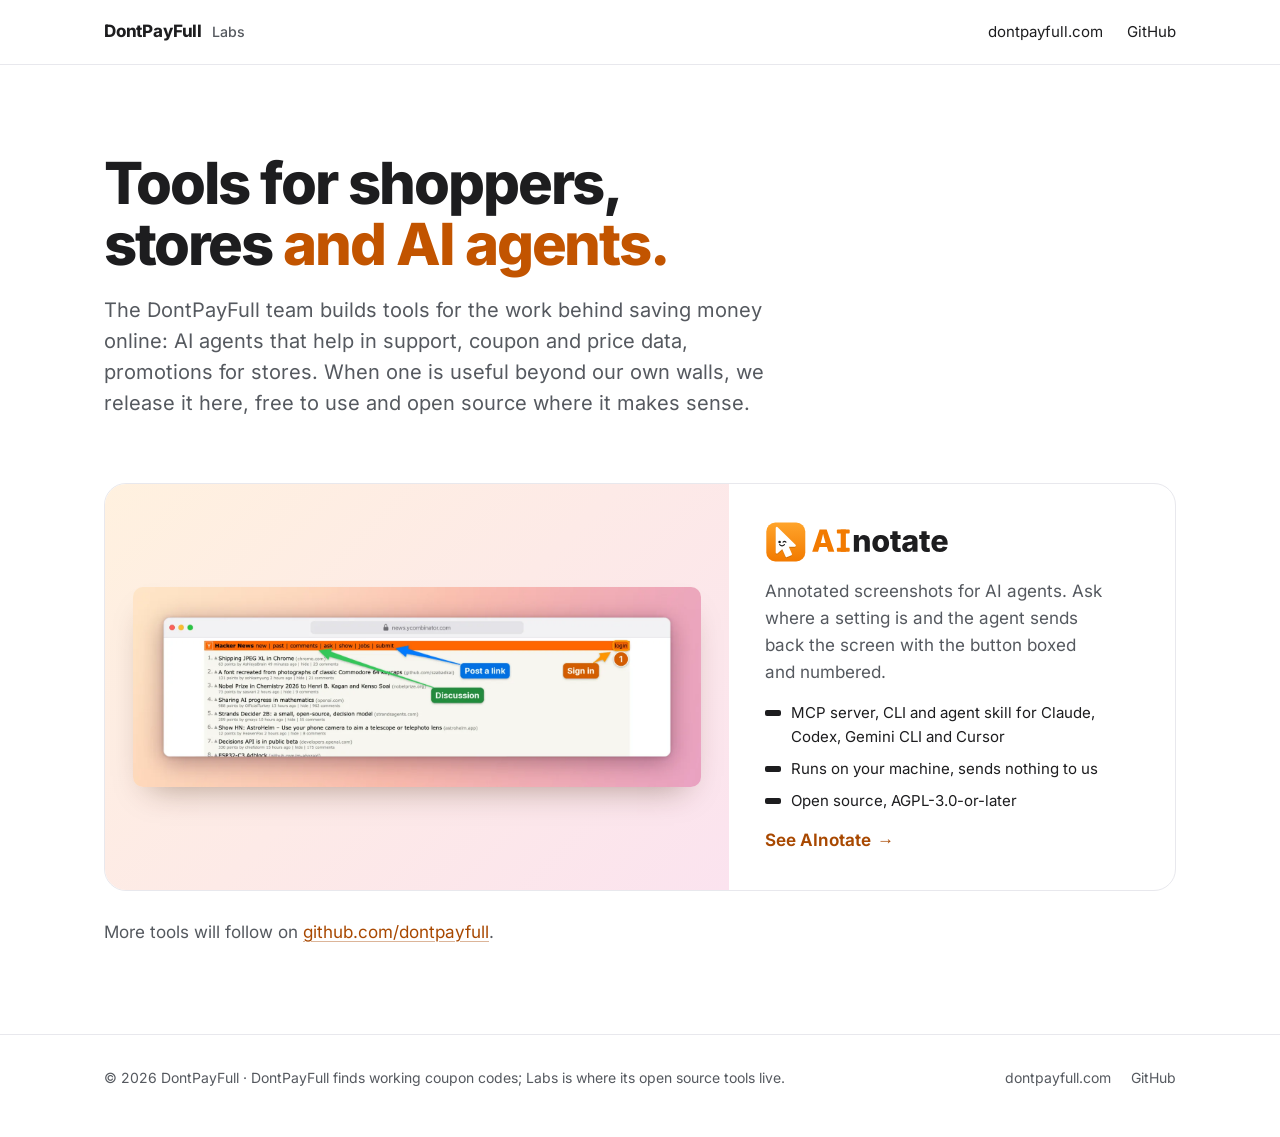
==== labs/index.html @ b5bc639c "DontPayFull Labs site: hub and AInotate pages, served at www.dontpayfull.com/labs Co-Authored-By: Cl" ====
<!doctype html>
<html lang="en">
<head>
<meta charset="utf-8">
<meta name="viewport" content="width=device-width, initial-scale=1">
<title>DontPayFull Labs: open source tools from the DontPayFull team</title>
<meta name="description" content="Free tools from the DontPayFull team for shoppers, stores, developers and AI agents. First up: AInotate, annotated screenshots for AI agents.">
<link rel="canonical" href="https://www.dontpayfull.com/labs/">
<link rel="icon" href="/labs/ainotate/img/ainotate-icon.svg" type="image/svg+xml">
<meta property="og:type" content="website">
<meta property="og:site_name" content="DontPayFull Labs">
<meta property="og:title" content="DontPayFull Labs: open source tools from the DontPayFull team">
<meta property="og:description" content="Free tools for shoppers, stores and AI agents, from the DontPayFull team.">
<meta property="og:url" content="https://www.dontpayfull.com/labs/">
<meta property="og:image" content="https://www.dontpayfull.com/labs/ainotate/img/og-hn.jpg">
<meta name="twitter:card" content="summary_large_image">
<link rel="preload" href="/labs/assets/inter-var.woff2" as="font" type="font/woff2" crossorigin>
<link rel="stylesheet" href="/labs/assets/labs.css">
</head>
<body>
<header class="top"><div class="wrap">
  <a class="brand" href="/labs/">DontPayFull <small>Labs</small></a>
  <nav><a href="https://www.dontpayfull.com">dontpayfull.com</a><a href="https://github.com/dontpayfull">GitHub</a></nav>
</div></header>

<main>
<div class="wrap labs-hero">
  <h1>Tools for shoppers, stores <span>and AI agents.</span></h1>
  <p class="lead">The DontPayFull team builds tools for the work behind saving money online: AI agents that help in support, coupon and price data, promotions for stores. When one is useful beyond our own walls, we release it here, free to use and open source where it makes sense.</p>
</div>

<section class="featured"><div class="wrap">
  <article class="feature">
    <figure><img src="/labs/ainotate/img/skitch-arrows.webp" width="1600" height="564" alt="Hacker News annotated by AInotate: arrows, labels and a numbered step"></figure>
    <div class="feature-text">
      <h2 class="head"><a href="/labs/ainotate/"><img src="/labs/ainotate/img/ainotate-logo.svg" width="202" height="48" alt="AInotate"></a></h2>
      <p>Annotated screenshots for AI agents. Ask where a setting is and the agent sends back the screen with the button boxed and numbered.</p>
      <ul class="facts">
        <li>MCP server, CLI and agent skill for Claude, Codex, Gemini CLI and Cursor</li>
        <li>Runs on your machine, sends nothing to us</li>
        <li>Open source, AGPL-3.0-or-later</li>
      </ul>
      <a class="more" href="/labs/ainotate/">See AInotate</a>
    </div>
  </article>
  <p class="next">More tools will follow on <a href="https://github.com/dontpayfull">github.com/dontpayfull</a>.</p>
</div></section>
</main>

<footer><div class="wrap">
  <span>© 2026 DontPayFull · DontPayFull finds working coupon codes; Labs is where its open source tools live.</span>
  <nav><a href="https://www.dontpayfull.com">dontpayfull.com</a><a href="https://github.com/dontpayfull">GitHub</a></nav>
</div></footer>
</body>
</html>
---- labs/assets/labs.css ----
@font-face {
  font-family: "Inter";
  src: url("/labs/assets/inter-var.woff2") format("woff2");
  font-weight: 100 900;
  font-style: normal;
  font-display: swap;
}
:root {
  --ink: #1d1d1f;
  --muted: #55595f;
  --line: #e8e8ed;
  --paper: #fbfaf8;
  --soft: #fff4e6;
  --orange: #c25400;
  --orange-d: #a84800;
  --mark: #f27a00;
  --code: #f3f2ef;
  --redact: #1d1d1f;
  --max: 1120px;
}
* { box-sizing: border-box; }
html { -webkit-text-size-adjust: 100%; scroll-behavior: smooth; }
body {
  margin: 0;
  font: 17px/1.6 Inter, -apple-system, BlinkMacSystemFont, "Segoe UI", Helvetica, Arial, sans-serif;
  font-feature-settings: "cv11", "ss01";
  color: var(--ink);
  background: #fff;
}
::selection { background: #ffd9b0; color: var(--ink); }
a { color: var(--orange-d); text-decoration: underline; text-decoration-thickness: 1px; text-underline-offset: 3px; text-decoration-color: rgba(168,72,0,.4); transition: text-decoration-color .15s; }
a:hover { text-decoration-color: currentColor; }
.btn, .brand, header.top nav a, footer a, .feature, .feature a { text-decoration: none; }
.sr-only { position: absolute; width: 1px; height: 1px; padding: 0; margin: -1px; overflow: hidden; clip: rect(0 0 0 0); white-space: nowrap; border: 0; }
p.small { font-size: 15px; color: var(--muted); }
:focus-visible { outline: 2px solid var(--orange); outline-offset: 3px; border-radius: 4px; }
img { max-width: 100%; height: auto; display: block; }
code, pre { font: 14px/1.55 ui-monospace, SFMono-Regular, Menlo, Consolas, monospace; }
code { background: var(--code); padding: 2px 6px; border-radius: 6px; overflow-wrap: anywhere; }
pre { background: var(--code); padding: 16px 18px; border-radius: 12px; overflow-x: auto; }
pre code { background: none; padding: 0; }
h1, h2, h3 { text-wrap: balance; }
p { text-wrap: pretty; }

.wrap { max-width: var(--max); margin: 0 auto; padding: 0 24px; }
.narrow { max-width: 760px; }

/* header */
header.top { border-bottom: 1px solid var(--line); background: rgba(255,255,255,.92); position: sticky; top: 0; z-index: 10; backdrop-filter: saturate(1.4) blur(8px); }
header.top .wrap { display: flex; align-items: center; gap: 16px; height: 64px; }
.brand { display: flex; align-items: center; gap: 10px; color: var(--ink); font-weight: 750; letter-spacing: -0.01em; }
.brand:hover { text-decoration: none; }
.brand img { width: 30px; height: 30px; }
.brand img.wordmark { width: auto; height: 28px; }  /* the outlined wordmark draws the I as an I-beam, so it never reads "Alnotate" */
.brand small { color: var(--muted); font-weight: 500; letter-spacing: 0; }
header.top nav { margin-left: auto; display: flex; gap: 24px; font-size: 15px; }
header.top nav a { color: var(--ink); }

/* hero */
.hero { padding: 80px 0 24px; text-align: center; }
.hero h1 { font-size: clamp(36px, 5.4vw, 60px); line-height: 1.05; letter-spacing: -0.035em; font-weight: 800; margin: 0 0 20px; }
.hero h1 span { color: var(--orange); }
.hero p.lead { font-size: 20px; line-height: 1.5; color: var(--muted); max-width: 600px; margin: 0 auto 36px; }
.cta { display: inline-flex; gap: 12px; justify-content: center; flex-wrap: wrap; align-items: center; position: relative; }
.btn { display: inline-flex; align-items: center; gap: 8px; padding: 13px 22px; border-radius: 12px; font-weight: 650; font-size: 16px; transition: background .15s, border-color .15s, transform .15s; }
.btn:hover { text-decoration: none; }
.btn:active { transform: translateY(1px); }
.btn.primary { background: var(--orange); color: #fff; }
.btn.primary:hover { background: var(--orange-d); }
.btn.ghost { border: 1px solid #d6d6dc; color: var(--ink); background: #fff; }
.btn.ghost:hover { border-color: var(--ink); }
.note { color: var(--muted); font-size: 14px; margin-top: 18px; }

/* the page annotates itself: a numbered step on the primary button */
.step-badge { position: absolute; left: -14px; top: -14px; width: 28px; height: 28px; border-radius: 50%; background: var(--orange); color: #fff; font-weight: 800; font-size: 15px; display: grid; place-items: center; box-shadow: 0 2px 6px rgba(0,0,0,.25); border: 2px solid #fff; }
.callout { position: absolute; right: calc(100% + 18px); top: -34px; width: 150px; height: 80px; pointer-events: none; }
.callout span { position: absolute; left: 0; top: 0; background: var(--orange); color: #fff; font-weight: 700; font-size: 14px; padding: 5px 10px; border-radius: 8px; white-space: nowrap; box-shadow: 0 2px 6px rgba(0,0,0,.2); }
.callout svg { position: absolute; left: 40px; top: 22px; width: 110px; height: 60px; overflow: visible; }
.callout path { fill: none; stroke: var(--mark); stroke-width: 5; stroke-linecap: round; stroke-linejoin: round; filter: drop-shadow(0 2px 2px rgba(0,0,0,.18)); }
.callout .draw { stroke-dasharray: 160; stroke-dashoffset: 160; animation: draw .9s cubic-bezier(.16,1,.3,1) .35s forwards; }
.callout .head { opacity: 0; animation: pop .25s ease-out 1.05s forwards; }
@keyframes draw { to { stroke-dashoffset: 0; } }
@keyframes pop { to { opacity: 1; } }
@media (prefers-reduced-motion: reduce) {
  .callout .draw { animation: none; stroke-dashoffset: 0; }
  .callout .head { animation: none; opacity: 1; }
  html { scroll-behavior: auto; }
}
.shot { margin: 56px auto 0; border-radius: 16px; box-shadow: 0 30px 60px -20px rgba(60,30,0,.28), 0 8px 20px rgba(0,0,0,.06); overflow: hidden; }

/* sections */
section { padding: 88px 0; }
section + section { border-top: 1px solid var(--line); }
section h2 { font-size: clamp(28px, 3.4vw, 38px); line-height: 1.15; letter-spacing: -0.025em; font-weight: 750; margin: 0 0 14px; }
section p.sub { color: var(--muted); font-size: 18px; margin: 0 0 40px; max-width: 640px; }

/* words versus picture: two chat replies */
.versus { display: grid; grid-template-columns: 5fr 7fr; gap: 28px; align-items: start; }
.chat { background: var(--paper); border: 1px solid var(--line); border-radius: 18px; padding: 22px; }
.chat h3 { font-size: 17px; letter-spacing: -0.01em; margin: 0 0 16px; font-weight: 700; }
.bubble { border-radius: 16px; padding: 12px 16px; margin: 0 0 12px; font-size: 16px; line-height: 1.5; max-width: 92%; }
.bubble.you { background: var(--ink); color: #fff; margin-left: auto; border-bottom-right-radius: 4px; width: fit-content; }
.bubble.agent { background: #fff; border: 1px solid var(--line); border-bottom-left-radius: 4px; }
.bubble.agent img { border-radius: 10px; margin: 2px 0 10px; }
.bubble.agent.long { color: var(--muted); }

/* use cases: alternating rows */
.uses { display: grid; gap: 72px; }
.use { display: grid; grid-template-columns: 7fr 5fr; gap: 48px; align-items: center; }
.use:nth-child(even) { grid-template-columns: 5fr 7fr; }
.use:nth-child(even) figure { order: 2; }
.use figure { margin: 0; border-radius: 14px; overflow: hidden; box-shadow: 0 20px 40px -18px rgba(60,30,0,.25), 0 0 0 1px var(--line); background: #fff; }
.use h3 { font-size: 26px; letter-spacing: -0.02em; margin: 0 0 10px; line-height: 1.2; }
.use p { color: var(--muted); margin: 0; font-size: 17px; }

/* install */
table.install { width: 100%; border-collapse: collapse; font-size: 15px; }
table.install { margin-bottom: 20px; }
table.install th, table.install td { padding: 14px 12px; border-bottom: 1px solid var(--line); vertical-align: top; text-align: left; }
table.install tr:first-child > * { border-top: 1px solid var(--line); }
table.install th { font-weight: 650; width: 220px; padding-left: 0; }

/* privacy: bullets are solid redaction bars, never blur */
ul.redacted { list-style: none; padding: 0; margin: 0 0 28px; display: grid; grid-template-columns: 1fr 1fr; gap: 18px 40px; }
ul.redacted li { padding-left: 44px; position: relative; }
ul.redacted li::before { content: ""; position: absolute; left: 0; top: 8px; width: 30px; height: 10px; border-radius: 3px; background: var(--redact); }

.story { background: var(--soft); border-radius: 20px; padding: 40px; }
.story h2 { margin-top: 0; }
.faq h3 { font-size: 18px; margin: 32px 0 6px; letter-spacing: -0.01em; }
.faq p { margin: 0; color: var(--muted); }

/* docs, privacy, terms */
.doc { padding-bottom: 72px; }
.doc h1 { font-size: clamp(32px, 4vw, 44px); letter-spacing: -0.03em; line-height: 1.1; margin: 56px 0 8px; }
.doc .meta { color: var(--muted); margin: 0 0 36px; }
.doc h2 { font-size: 24px; letter-spacing: -0.015em; margin: 44px 0 10px; }
.doc p, .doc li { color: #2f3135; }
.doc li { margin: 4px 0; }

/* labs index */
.labs-hero { padding: 88px 24px 8px; }
.labs-hero h1 { font-size: clamp(36px, 5vw, 58px); line-height: 1.05; letter-spacing: -0.035em; font-weight: 800; margin: 0 0 20px; max-width: 860px; }
.labs-hero h1 span { color: var(--orange); }
.labs-hero .lead { font-size: 20px; line-height: 1.55; color: var(--muted); max-width: 680px; margin: 0; }
section.featured { border-top: 0; padding-top: 56px; }
.feature { display: grid; grid-template-columns: 7fr 5fr; gap: 0; border: 1px solid var(--line); border-radius: 22px; overflow: hidden; color: var(--ink); transition: border-color .2s, box-shadow .2s; }
.feature:hover, .feature:focus-within { border-color: #e6c3a0; box-shadow: 0 30px 60px -30px rgba(60,30,0,.35); }
.feature figure { margin: 0; background: linear-gradient(135deg, #fff1df, #fbe3ef); display: grid; place-items: center; padding: 28px; }
.feature figure img { border-radius: 10px; box-shadow: 0 16px 32px -16px rgba(60,30,0,.4); }
.feature-text { padding: 36px; display: flex; flex-direction: column; gap: 14px; }
.feature .head { display: flex; align-items: center; gap: 14px; }
.feature .head { margin: 0; }
.feature .head img { width: auto; height: 44px; }
.feature h2 { margin: 0; font-size: 30px; letter-spacing: -0.025em; }
.feature p { margin: 0; color: var(--muted); }
.facts { list-style: none; padding: 0; margin: 0; display: grid; gap: 8px; font-size: 15px; }
.facts li { padding-left: 26px; position: relative; }
.facts li::before { content: ""; position: absolute; left: 0; top: 9px; width: 16px; height: 6px; border-radius: 2px; background: var(--redact); }
.more { margin-top: auto; font-weight: 650; color: var(--orange-d); text-decoration: none; }
.more::after { content: "→"; display: inline-block; margin-left: 6px; transition: transform .2s; }
.feature:hover .more::after, .more:focus-visible::after { transform: translateX(4px); }
.next { color: var(--muted); margin: 28px 0 0; }
@media (max-width: 860px) { .feature { grid-template-columns: 1fr; } .feature-text { padding: 26px; } .labs-hero { padding-top: 56px; } }

footer { border-top: 1px solid var(--line); padding: 32px 0 48px; color: var(--muted); font-size: 14px; }
footer .wrap { display: flex; flex-wrap: wrap; gap: 18px; align-items: center; }
footer nav { margin-left: auto; display: flex; gap: 20px; }
footer a { color: var(--muted); }
footer a:hover { color: var(--ink); }

@media (max-width: 860px) {
  .versus, .use, .use:nth-child(even), ul.redacted { grid-template-columns: 1fr; }
  .use:nth-child(even) figure { order: 0; }
  .use { gap: 20px; }
  .uses { gap: 56px; }
  .callout { display: none; }
  section { padding: 64px 0; }
}
@media (max-width: 600px) {
  body { font-size: 16px; }
  .hero { padding-top: 52px; }
  .hero p.lead { font-size: 18px; }
  header.top nav { gap: 16px; font-size: 14px; }
  header.top nav .hide-sm, .brand small { display: none; }
  table.install th { width: 38%; padding-right: 10px; }
  table.install th, table.install td { font-size: 14px; }
  .story { padding: 28px 22px; }
}

/* get started: numbered steps, the same badge the tool draws */
ol.steps { list-style: none; counter-reset: step; padding: 0; margin: 0; display: grid; gap: 40px; max-width: 820px; }
ol.steps li { counter-increment: step; position: relative; padding-left: 60px; }
ol.steps li::before { content: counter(step); position: absolute; left: 0; top: 0; width: 36px; height: 36px; border-radius: 50%; background: var(--orange); color: #fff; font-weight: 800; display: grid; place-items: center; box-shadow: 0 2px 6px rgba(0,0,0,.2); }
ol.steps h3 { margin: 4px 0 8px; font-size: 21px; letter-spacing: -0.015em; }
ol.steps p { margin: 0 0 12px; color: var(--muted); }
ol.steps pre { margin: 0 0 12px; }
@media (max-width: 600px) { ol.steps li { padding-left: 48px; } ol.steps li::before { width: 30px; height: 30px; font-size: 14px; } }

/* legal page: two parts on one page, reachable as #privacy and #terms */
.doc section.legal { padding: 0; border: 0; scroll-margin-top: 84px; }
.doc section.legal + section.legal { margin-top: 56px; padding-top: 40px; border-top: 1px solid var(--line); }
.doc section.legal h2 { font-size: 30px; letter-spacing: -0.02em; margin: 0 0 8px; }
.doc section.legal h3 { font-size: 20px; letter-spacing: -0.01em; margin: 32px 0 8px; }
section[id] { scroll-margin-top: 64px; }

/* placement comparison under the use cases */
.aside-shot { margin-top: 72px; display: grid; gap: 16px; }
.aside-shot figure { margin: 0; border-radius: 12px; overflow: hidden; box-shadow: 0 0 0 1px var(--line); }
.aside-shot p { color: var(--muted); margin: 0; max-width: 760px; }
.aside-shot strong { color: var(--ink); }
.story figure { margin: 20px 0; }
.story figure img { border-radius: 10px; box-shadow: 0 12px 28px -14px rgba(60,30,0,.35); }
.story figcaption { font-size: 14px; color: var(--muted); margin-top: 8px; }

/* grid and flex children may shrink below their content (long code lines scroll inside pre) */
ol.steps li, .use > *, .versus > *, .feature > *, .aside-shot > * { min-width: 0; }
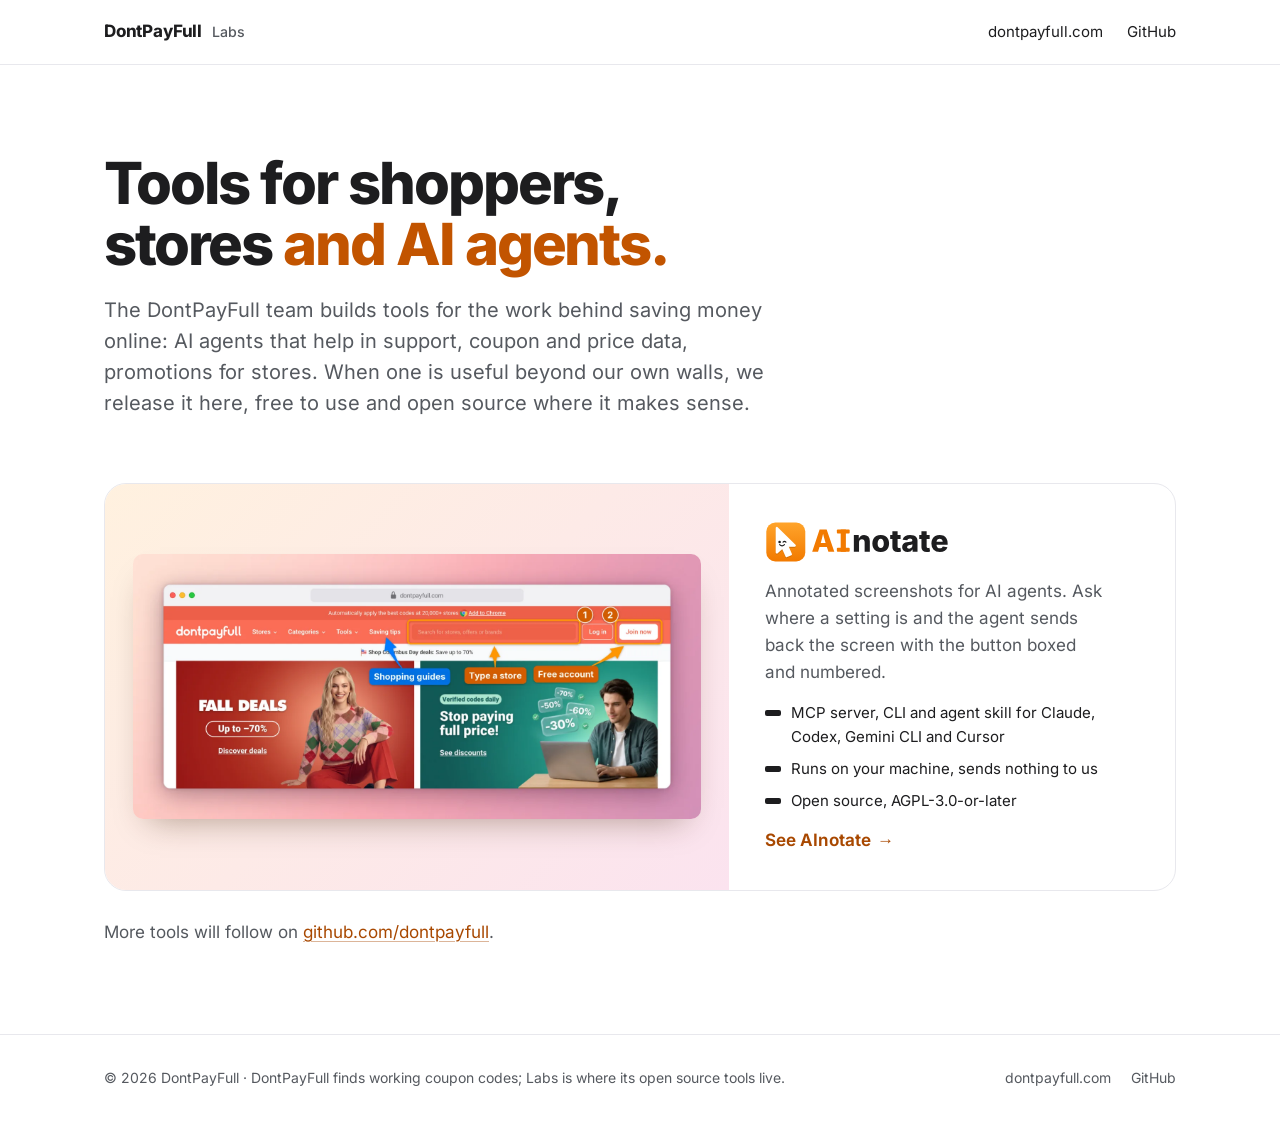
==== commit 6bcf921a: "Labs hub: show AInotate on the DontPayFull home page Co-Authored-By: Claude Opus 5.5 (1M context) <n" ====
--- a/labs/index.html
+++ b/labs/index.html
@@ -31,7 +31,7 @@
 
 <section class="featured"><div class="wrap">
   <article class="feature">
-    <figure><img src="/labs/ainotate/img/skitch-arrows.webp" width="1600" height="564" alt="Hacker News annotated by AInotate: arrows, labels and a numbered step"></figure>
+    <figure><img src="/labs/ainotate/img/dontpayfull.webp" width="1600" height="746" alt="The DontPayFull home page annotated by AInotate: step 1 on Log in, step 2 on Join now, arrows to the store search and Saving tips"></figure>
     <div class="feature-text">
       <h2 class="head"><a href="/labs/ainotate/"><img src="/labs/ainotate/img/ainotate-logo.svg" width="202" height="48" alt="AInotate"></a></h2>
       <p>Annotated screenshots for AI agents. Ask where a setting is and the agent sends back the screen with the button boxed and numbered.</p>
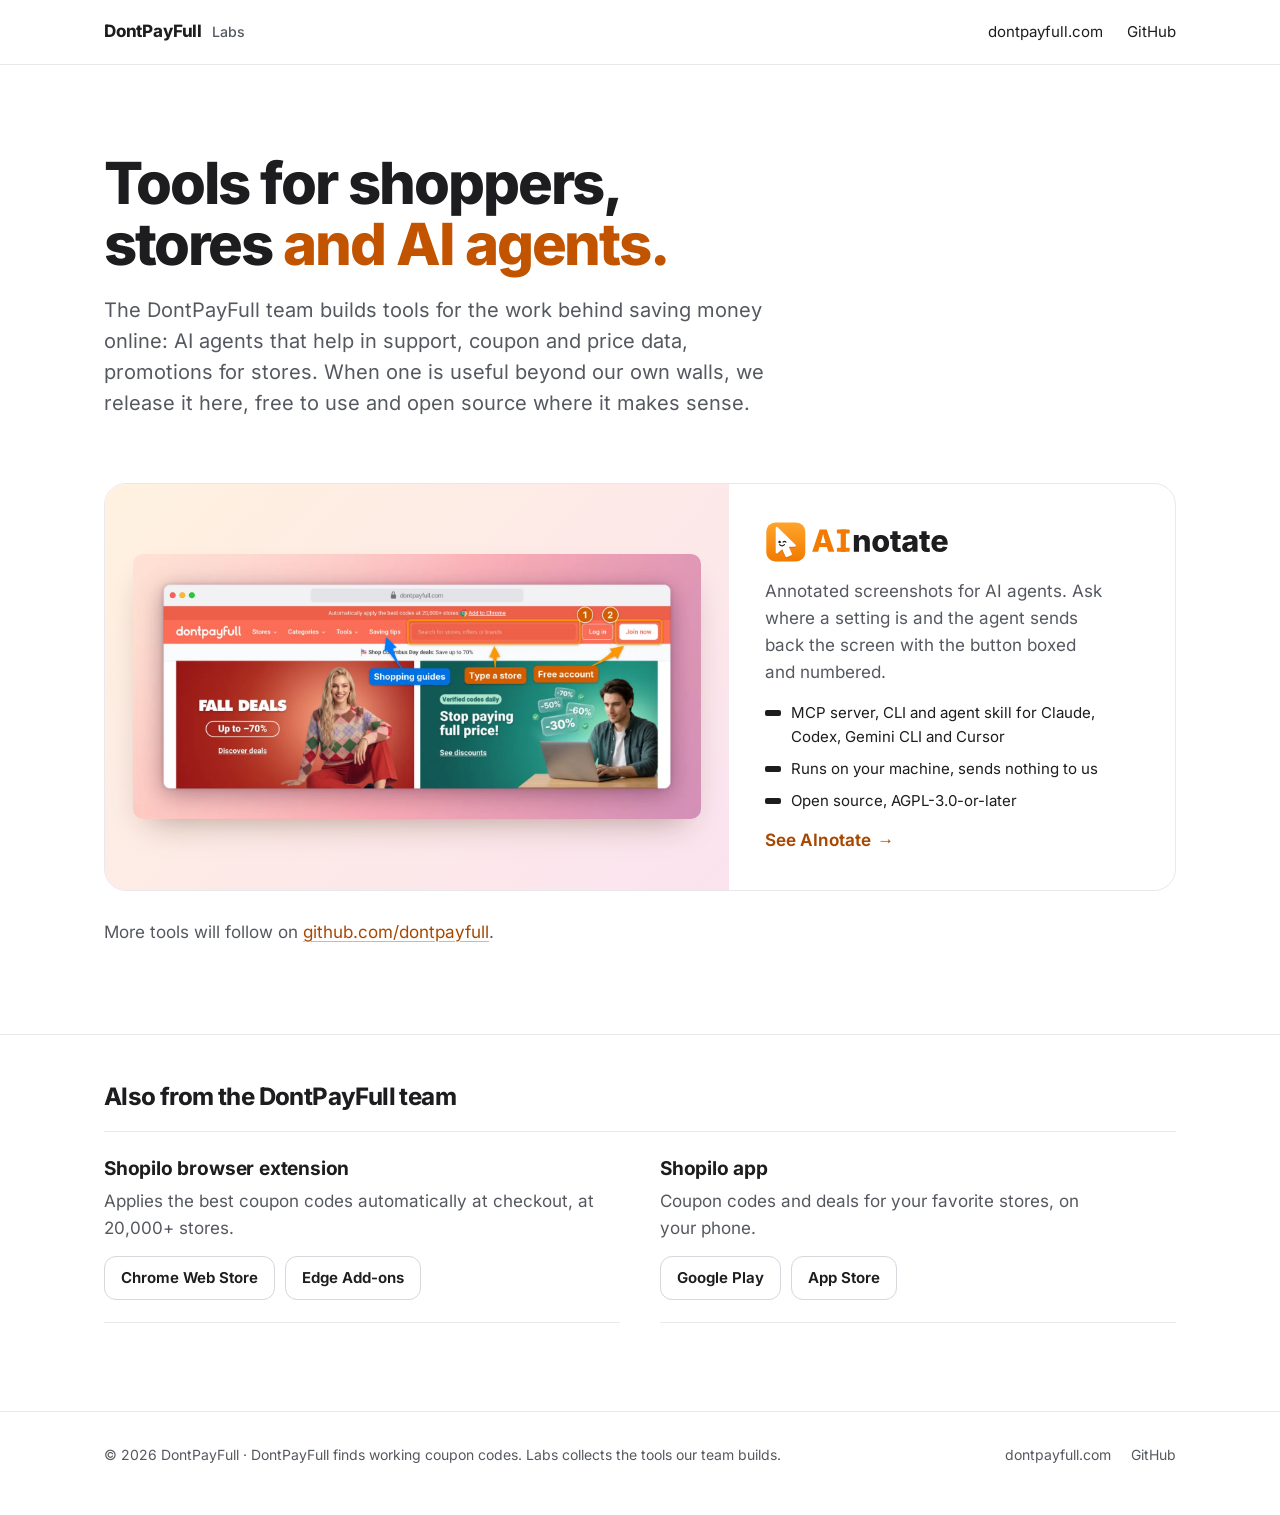
==== commit 4be62c5c: "Labs hub: Shopilo extension and app under Also from the DontPayFull team Co-Authored-By: Claude Opus" ====
--- a/labs/index.html
+++ b/labs/index.html
@@ -45,10 +45,26 @@
   </article>
   <p class="next">More tools will follow on <a href="https://github.com/dontpayfull">github.com/dontpayfull</a>.</p>
 </div></section>
+
+<section class="also"><div class="wrap">
+  <h2>Also from the DontPayFull team</h2>
+  <div class="also-list">
+    <div class="also-item">
+      <h3>Shopilo browser extension</h3>
+      <p>Applies the best coupon codes automatically at checkout, at 20,000+ stores.</p>
+      <p class="stores"><a class="btn ghost" href="https://chromewebstore.google.com/detail/dontpayfull-automatic-cou/jfoanacamkbfibjbidbmeobmnndfgpca">Chrome Web Store</a> <a class="btn ghost" href="https://microsoftedge.microsoft.com/addons/detail/dontpayfull-automatic-c/iddgmfjgflgejeafamidllamlmchohjb">Edge Add-ons</a></p>
+    </div>
+    <div class="also-item">
+      <h3>Shopilo app</h3>
+      <p>Coupon codes and deals for your favorite stores, on your phone.</p>
+      <p class="stores"><a class="btn ghost" href="https://play.google.com/store/apps/details?id=com.shopilo.app">Google Play</a> <a class="btn ghost" href="https://apps.apple.com/app/shopilo-coupon-codes-deals/id6795835532">App Store</a></p>
+    </div>
+  </div>
+</div></section>
 </main>
 
 <footer><div class="wrap">
-  <span>© 2026 DontPayFull · DontPayFull finds working coupon codes; Labs is where its open source tools live.</span>
+  <span>© 2026 DontPayFull · DontPayFull finds working coupon codes. Labs collects the tools our team builds.</span>
   <nav><a href="https://www.dontpayfull.com">dontpayfull.com</a><a href="https://github.com/dontpayfull">GitHub</a></nav>
 </div></footer>
 </body>
--- a/labs/assets/labs.css
+++ b/labs/assets/labs.css
@@ -215,3 +215,14 @@
 
 /* grid and flex children may shrink below their content (long code lines scroll inside pre) */
 ol.steps li, .use > *, .versus > *, .feature > *, .aside-shot > * { min-width: 0; }
+
+/* labs hub: other DontPayFull products, quieter than the featured tool */
+section.also { padding-top: 48px; }
+section.also h2 { font-size: 24px; margin-bottom: 20px; }
+.also-list { display: grid; grid-template-columns: 1fr 1fr; gap: 0 40px; border-top: 1px solid var(--line); }
+.also-item { padding: 22px 0; border-bottom: 1px solid var(--line); min-width: 0; }
+.also-item h3 { margin: 0 0 4px; font-size: 19px; letter-spacing: -0.01em; }
+.also-item p { margin: 0; color: var(--muted); }
+.also-item .stores { margin-top: 14px; display: flex; gap: 10px; flex-wrap: wrap; }
+.also-item .btn { padding: 9px 16px; font-size: 15px; }
+@media (max-width: 860px) { .also-list { grid-template-columns: 1fr; } }
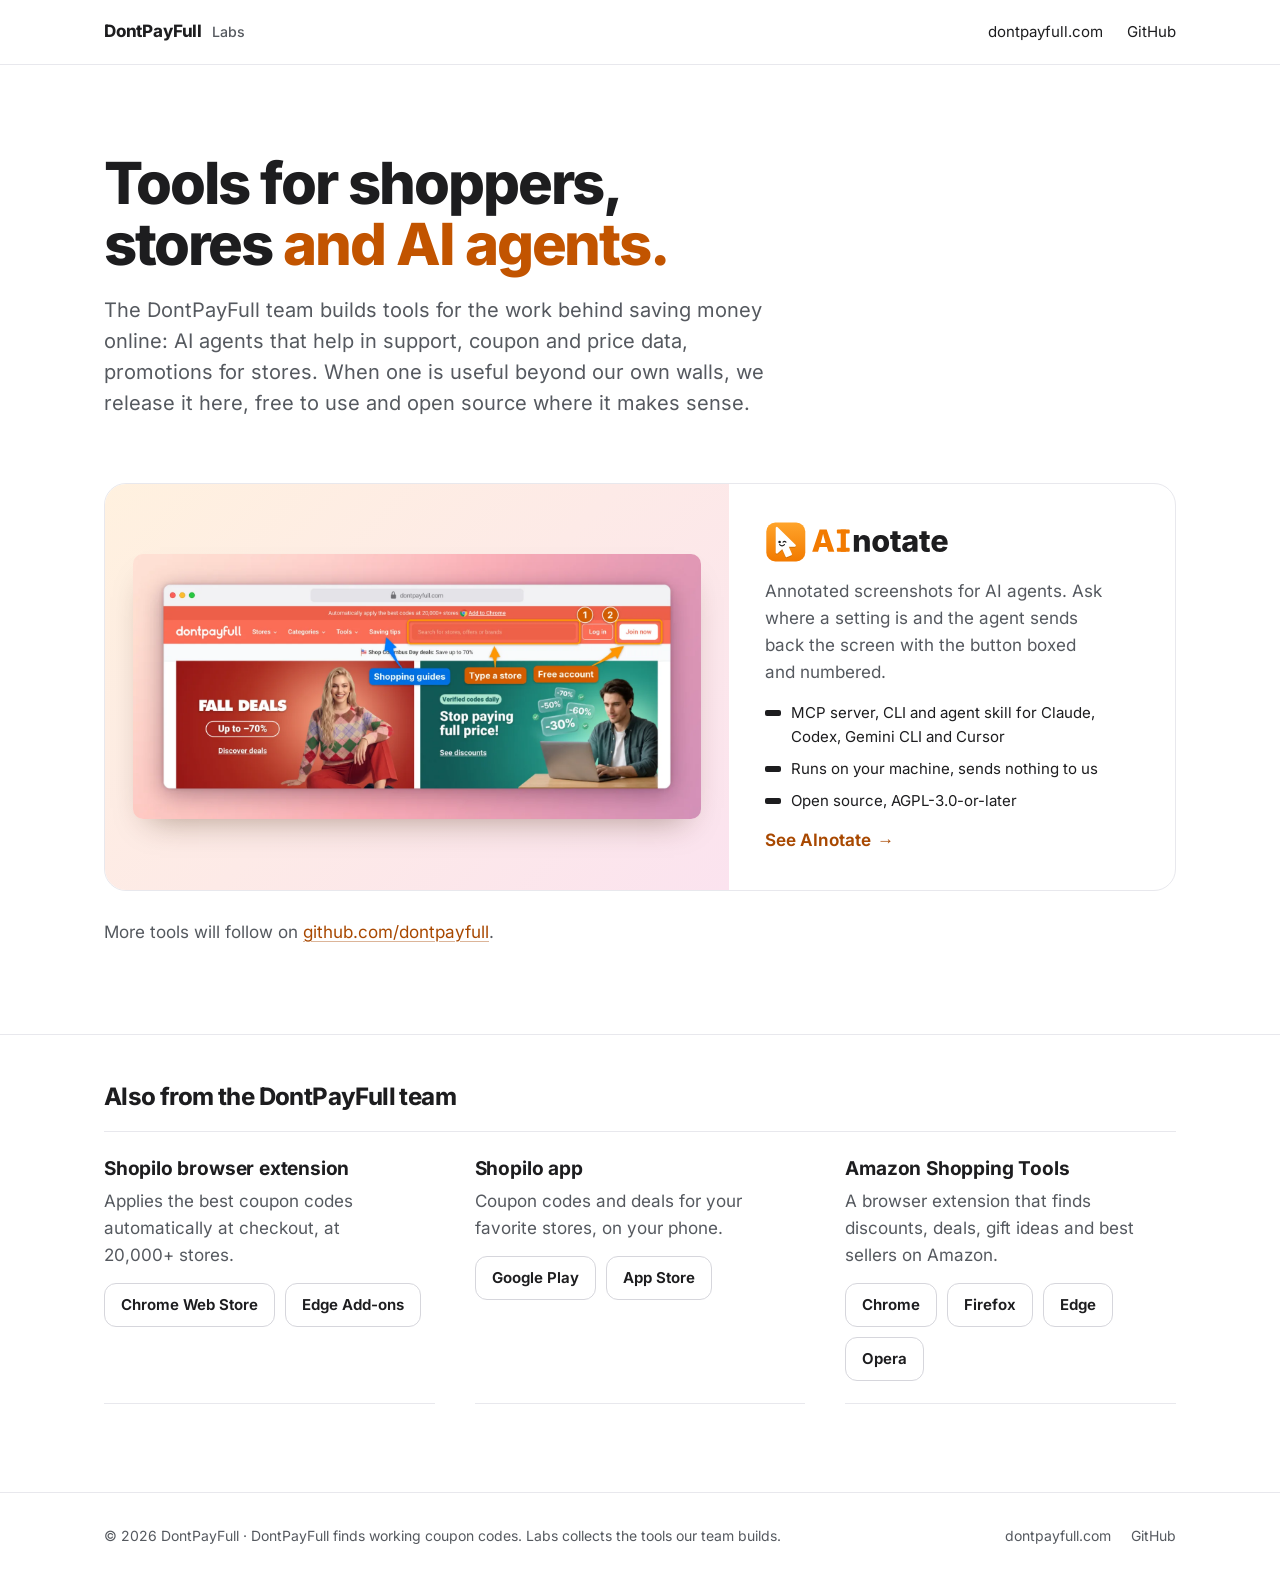
==== commit fd6b1ead: "Labs hub: Amazon Shopping Tools extension Co-Authored-By: Claude Opus 5.5 (1M context) <noreply@anth" ====
--- a/labs/index.html
+++ b/labs/index.html
@@ -59,6 +59,11 @@
       <p>Coupon codes and deals for your favorite stores, on your phone.</p>
       <p class="stores"><a class="btn ghost" href="https://play.google.com/store/apps/details?id=com.shopilo.app">Google Play</a> <a class="btn ghost" href="https://apps.apple.com/app/shopilo-coupon-codes-deals/id6795835532">App Store</a></p>
     </div>
+    <div class="also-item">
+      <h3>Amazon Shopping Tools</h3>
+      <p>A browser extension that finds discounts, deals, gift ideas and best sellers on Amazon.</p>
+      <p class="stores"><a class="btn ghost" href="https://chromewebstore.google.com/detail/amazon-shopping-tools/ffggjdmejdnacmogonkgnhihpfjadbik">Chrome</a> <a class="btn ghost" href="https://addons.mozilla.org/en-US/firefox/addon/amazon-shopping-tools/">Firefox</a> <a class="btn ghost" href="https://microsoftedge.microsoft.com/addons/detail/amazon-shopping-tools/jfbhelnpphaoafdllliahnjcbnnlbjom">Edge</a> <a class="btn ghost" href="https://addons.opera.com/en/extensions/details/amazon-shopping-tools/">Opera</a></p>
+    </div>
   </div>
 </div></section>
 </main>
--- a/labs/assets/labs.css
+++ b/labs/assets/labs.css
@@ -219,7 +219,7 @@
 /* labs hub: other DontPayFull products, quieter than the featured tool */
 section.also { padding-top: 48px; }
 section.also h2 { font-size: 24px; margin-bottom: 20px; }
-.also-list { display: grid; grid-template-columns: 1fr 1fr; gap: 0 40px; border-top: 1px solid var(--line); }
+.also-list { display: grid; grid-template-columns: repeat(3, 1fr); gap: 0 40px; border-top: 1px solid var(--line); }
 .also-item { padding: 22px 0; border-bottom: 1px solid var(--line); min-width: 0; }
 .also-item h3 { margin: 0 0 4px; font-size: 19px; letter-spacing: -0.01em; }
 .also-item p { margin: 0; color: var(--muted); }
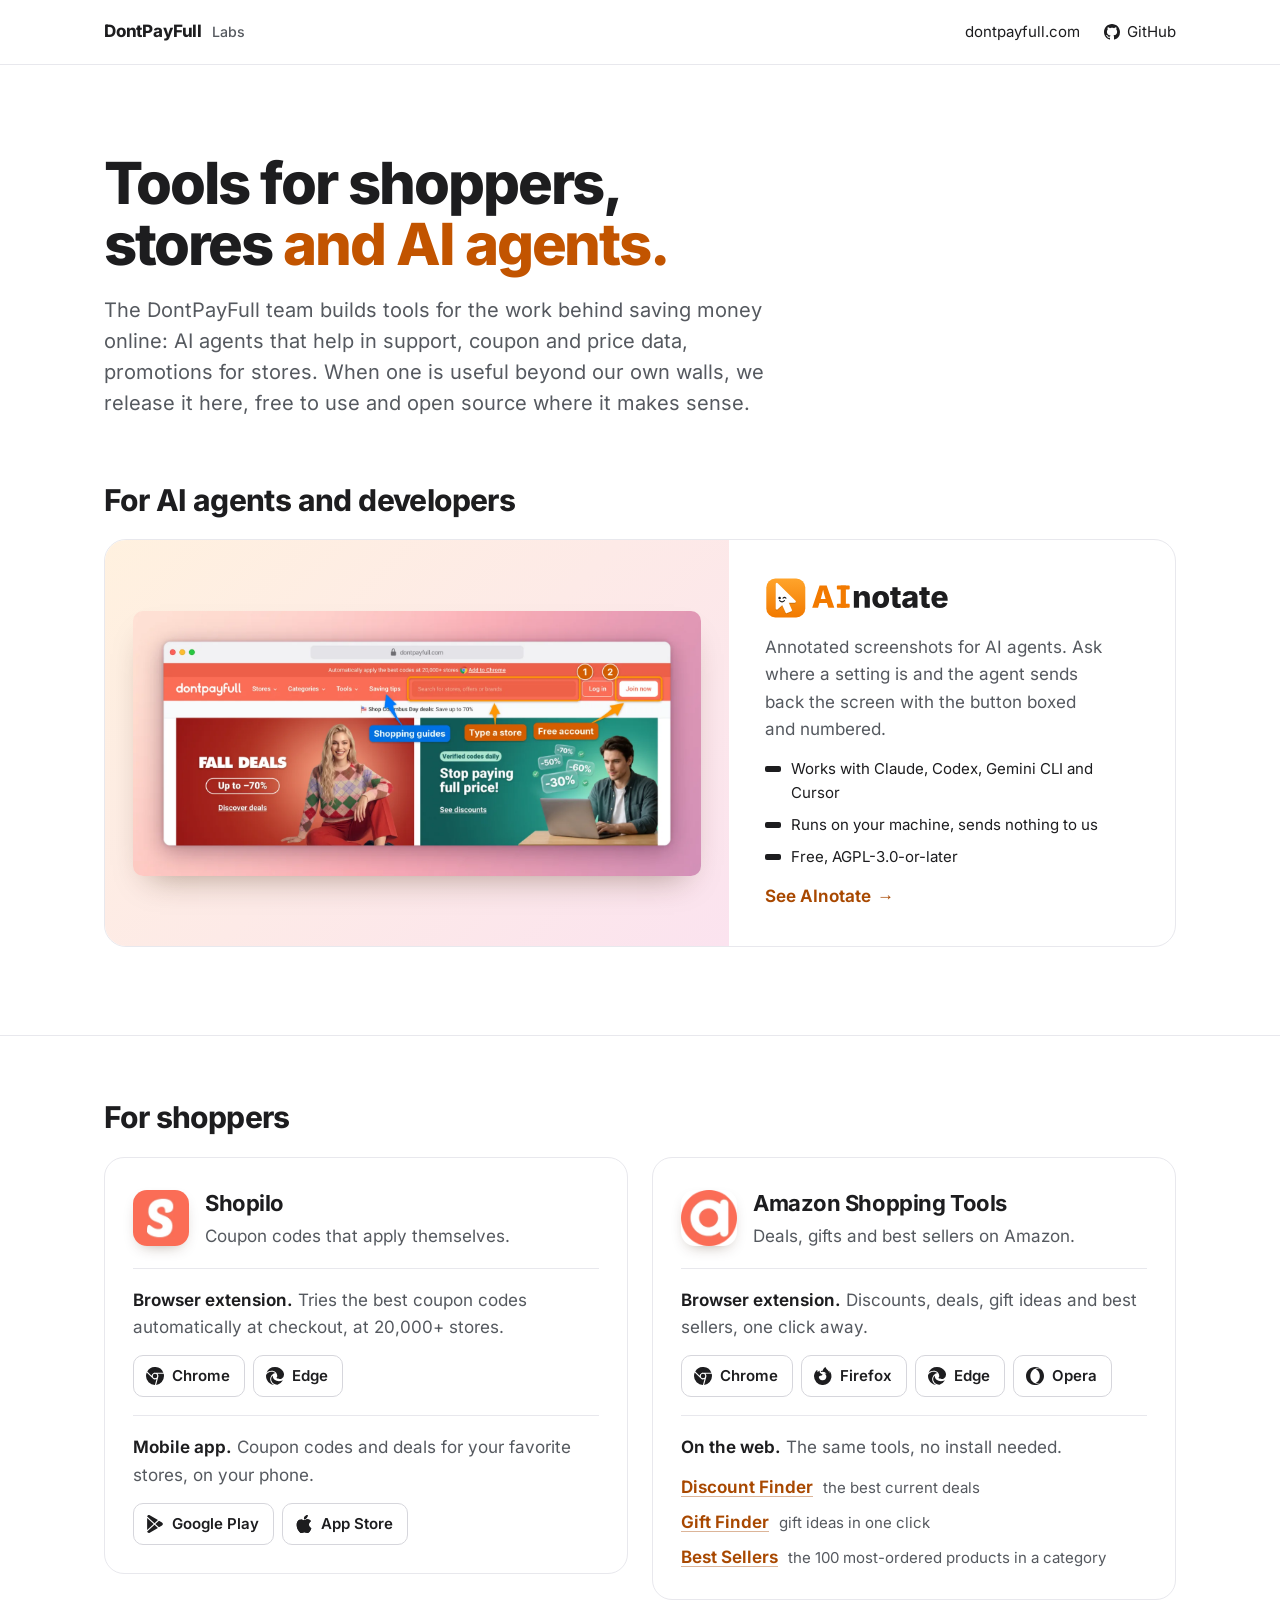
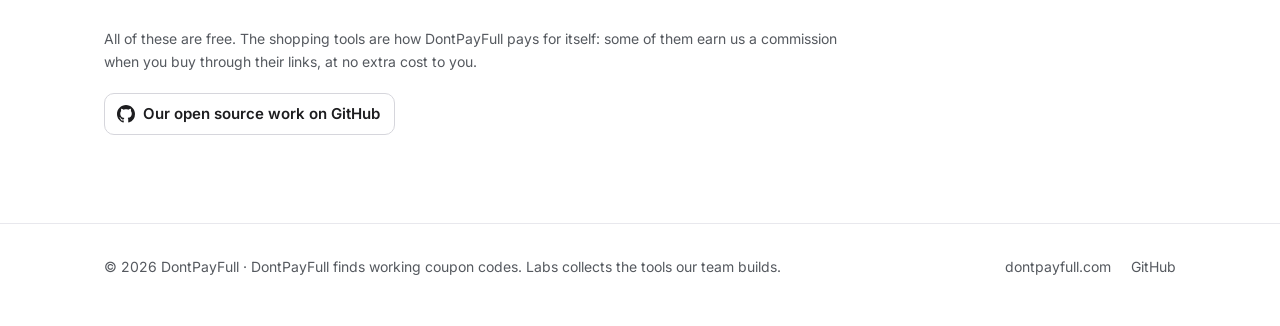
==== commit 85ec8e78: "Labs hub: tools for AI agents and for shoppers, store icons Co-Authored-By: Claude Opus 5.5 (1M cont" ====
--- a/labs/index.html
+++ b/labs/index.html
@@ -20,7 +20,7 @@
 <body>
 <header class="top"><div class="wrap">
   <a class="brand" href="/labs/">DontPayFull <small>Labs</small></a>
-  <nav><a href="https://www.dontpayfull.com">dontpayfull.com</a><a href="https://github.com/dontpayfull">GitHub</a></nav>
+  <nav><a href="https://www.dontpayfull.com">dontpayfull.com</a><a class="with-ico" href="https://github.com/dontpayfull"><svg class="ico" aria-hidden="true"><use href="/labs/assets/icons.svg#github"/></svg>GitHub</a></nav>
 </div></header>
 
 <main>
@@ -30,41 +30,71 @@
 </div>
 
 <section class="featured"><div class="wrap">
+  <h2 class="group">For AI agents and developers</h2>
   <article class="feature">
     <figure><img src="/labs/ainotate/img/dontpayfull.webp" width="1600" height="746" alt="The DontPayFull home page annotated by AInotate: step 1 on Log in, step 2 on Join now, arrows to the store search and Saving tips"></figure>
     <div class="feature-text">
-      <h2 class="head"><a href="/labs/ainotate/"><img src="/labs/ainotate/img/ainotate-logo.svg" width="202" height="48" alt="AInotate"></a></h2>
+      <h3 class="head"><a href="/labs/ainotate/"><img src="/labs/ainotate/img/ainotate-logo.svg" width="202" height="48" alt="AInotate"></a></h3>
       <p>Annotated screenshots for AI agents. Ask where a setting is and the agent sends back the screen with the button boxed and numbered.</p>
       <ul class="facts">
-        <li>MCP server, CLI and agent skill for Claude, Codex, Gemini CLI and Cursor</li>
+        <li>Works with Claude, Codex, Gemini CLI and Cursor</li>
         <li>Runs on your machine, sends nothing to us</li>
-        <li>Open source, AGPL-3.0-or-later</li>
+        <li>Free, AGPL-3.0-or-later</li>
       </ul>
       <a class="more" href="/labs/ainotate/">See AInotate</a>
     </div>
   </article>
-  <p class="next">More tools will follow on <a href="https://github.com/dontpayfull">github.com/dontpayfull</a>.</p>
 </div></section>
 
 <section class="also"><div class="wrap">
-  <h2>Also from the DontPayFull team</h2>
-  <div class="also-list">
-    <div class="also-item">
-      <h3>Shopilo browser extension</h3>
-      <p>Applies the best coupon codes automatically at checkout, at 20,000+ stores.</p>
-      <p class="stores"><a class="btn ghost" href="https://chromewebstore.google.com/detail/dontpayfull-automatic-cou/jfoanacamkbfibjbidbmeobmnndfgpca">Chrome Web Store</a> <a class="btn ghost" href="https://microsoftedge.microsoft.com/addons/detail/dontpayfull-automatic-c/iddgmfjgflgejeafamidllamlmchohjb">Edge Add-ons</a></p>
-    </div>
-    <div class="also-item">
-      <h3>Shopilo app</h3>
-      <p>Coupon codes and deals for your favorite stores, on your phone.</p>
-      <p class="stores"><a class="btn ghost" href="https://play.google.com/store/apps/details?id=com.shopilo.app">Google Play</a> <a class="btn ghost" href="https://apps.apple.com/app/shopilo-coupon-codes-deals/id6795835532">App Store</a></p>
-    </div>
-    <div class="also-item">
-      <h3>Amazon Shopping Tools</h3>
-      <p>A browser extension that finds discounts, deals, gift ideas and best sellers on Amazon.</p>
-      <p class="stores"><a class="btn ghost" href="https://chromewebstore.google.com/detail/amazon-shopping-tools/ffggjdmejdnacmogonkgnhihpfjadbik">Chrome</a> <a class="btn ghost" href="https://addons.mozilla.org/en-US/firefox/addon/amazon-shopping-tools/">Firefox</a> <a class="btn ghost" href="https://microsoftedge.microsoft.com/addons/detail/amazon-shopping-tools/jfbhelnpphaoafdllliahnjcbnnlbjom">Edge</a> <a class="btn ghost" href="https://addons.opera.com/en/extensions/details/amazon-shopping-tools/">Opera</a></p>
-    </div>
+  <h2 class="group">For shoppers</h2>
+  <div class="products">
+    <article class="product">
+      <div class="product-head">
+        <img src="/labs/img/shopilo-ext.webp" width="56" height="56" alt="">
+        <div><h3>Shopilo</h3><p>Coupon codes that apply themselves.</p></div>
+      </div>
+      <div class="channel">
+        <p><strong>Browser extension.</strong> Tries the best coupon codes automatically at checkout, at 20,000+ stores.</p>
+        <p class="stores">
+          <a class="store" href="https://chromewebstore.google.com/detail/dontpayfull-automatic-cou/jfoanacamkbfibjbidbmeobmnndfgpca"><svg class="ico" aria-hidden="true"><use href="/labs/assets/icons.svg#chrome"/></svg>Chrome</a>
+          <a class="store" href="https://microsoftedge.microsoft.com/addons/detail/dontpayfull-automatic-c/iddgmfjgflgejeafamidllamlmchohjb"><svg class="ico" aria-hidden="true"><use href="/labs/assets/icons.svg#edge"/></svg>Edge</a>
+        </p>
+      </div>
+      <div class="channel">
+        <p><strong>Mobile app.</strong> Coupon codes and deals for your favorite stores, on your phone.</p>
+        <p class="stores">
+          <a class="store" href="https://play.google.com/store/apps/details?id=com.shopilo.app"><svg class="ico" aria-hidden="true"><use href="/labs/assets/icons.svg#google-play"/></svg>Google Play</a>
+          <a class="store" href="https://apps.apple.com/app/shopilo-coupon-codes-deals/id6795835532"><svg class="ico" aria-hidden="true"><use href="/labs/assets/icons.svg#apple"/></svg>App Store</a>
+        </p>
+      </div>
+    </article>
+    <article class="product">
+      <div class="product-head">
+        <img src="/labs/img/amazon-tools.webp" width="56" height="56" alt="">
+        <div><h3>Amazon Shopping Tools</h3><p>Deals, gifts and best sellers on Amazon.</p></div>
+      </div>
+      <div class="channel">
+        <p><strong>Browser extension.</strong> Discounts, deals, gift ideas and best sellers, one click away.</p>
+        <p class="stores">
+          <a class="store" href="https://chromewebstore.google.com/detail/amazon-shopping-tools/ffggjdmejdnacmogonkgnhihpfjadbik"><svg class="ico" aria-hidden="true"><use href="/labs/assets/icons.svg#chrome"/></svg>Chrome</a>
+          <a class="store" href="https://addons.mozilla.org/en-US/firefox/addon/amazon-shopping-tools/"><svg class="ico" aria-hidden="true"><use href="/labs/assets/icons.svg#firefox"/></svg>Firefox</a>
+          <a class="store" href="https://microsoftedge.microsoft.com/addons/detail/amazon-shopping-tools/jfbhelnpphaoafdllliahnjcbnnlbjom"><svg class="ico" aria-hidden="true"><use href="/labs/assets/icons.svg#edge"/></svg>Edge</a>
+          <a class="store" href="https://addons.opera.com/en/extensions/details/amazon-shopping-tools/"><svg class="ico" aria-hidden="true"><use href="/labs/assets/icons.svg#opera"/></svg>Opera</a>
+        </p>
+      </div>
+      <div class="channel">
+        <p><strong>On the web.</strong> The same tools, no install needed.</p>
+        <ul class="web-tools">
+          <li><a href="https://www.dontpayfull.com/page/amazon-discount-finder">Discount Finder</a><span>the best current deals</span></li>
+          <li><a href="https://www.dontpayfull.com/page/amazon-gift-finder">Gift Finder</a><span>gift ideas in one click</span></li>
+          <li><a href="https://www.dontpayfull.com/page/amazon-best-sellers">Best Sellers</a><span>the 100 most-ordered products in a category</span></li>
+        </ul>
+      </div>
+    </article>
   </div>
+  <p class="disclosure">All of these are free. The shopping tools are how DontPayFull pays for itself: some of them earn us a commission when you buy through their links, at no extra cost to you.</p>
+  <p class="next"><a class="store" href="https://github.com/dontpayfull"><svg class="ico" aria-hidden="true"><use href="/labs/assets/icons.svg#github"/></svg>Our open source work on GitHub</a></p>
 </div></section>
 </main>
 
--- a/labs/assets/labs.css
+++ b/labs/assets/labs.css
@@ -30,7 +30,7 @@
 ::selection { background: #ffd9b0; color: var(--ink); }
 a { color: var(--orange-d); text-decoration: underline; text-decoration-thickness: 1px; text-underline-offset: 3px; text-decoration-color: rgba(168,72,0,.4); transition: text-decoration-color .15s; }
 a:hover { text-decoration-color: currentColor; }
-.btn, .brand, header.top nav a, footer a, .feature, .feature a { text-decoration: none; }
+.btn, .brand, header.top nav a, footer a, .feature, .feature a, a.store { text-decoration: none; }
 .sr-only { position: absolute; width: 1px; height: 1px; padding: 0; margin: -1px; overflow: hidden; clip: rect(0 0 0 0); white-space: nowrap; border: 0; }
 p.small { font-size: 15px; color: var(--muted); }
 :focus-visible { outline: 2px solid var(--orange); outline-offset: 3px; border-radius: 4px; }
@@ -152,7 +152,7 @@
 .feature .head { display: flex; align-items: center; gap: 14px; }
 .feature .head { margin: 0; }
 .feature .head img { width: auto; height: 44px; }
-.feature h2 { margin: 0; font-size: 30px; letter-spacing: -0.025em; }
+.feature h3 { margin: 0; font-size: 30px; letter-spacing: -0.025em; }
 .feature p { margin: 0; color: var(--muted); }
 .facts { list-style: none; padding: 0; margin: 0; display: grid; gap: 8px; font-size: 15px; }
 .facts li { padding-left: 26px; position: relative; }
@@ -216,13 +216,34 @@
 /* grid and flex children may shrink below their content (long code lines scroll inside pre) */
 ol.steps li, .use > *, .versus > *, .feature > *, .aside-shot > * { min-width: 0; }
 
-/* labs hub: other DontPayFull products, quieter than the featured tool */
-section.also { padding-top: 48px; }
-section.also h2 { font-size: 24px; margin-bottom: 20px; }
-.also-list { display: grid; grid-template-columns: repeat(3, 1fr); gap: 0 40px; border-top: 1px solid var(--line); }
-.also-item { padding: 22px 0; border-bottom: 1px solid var(--line); min-width: 0; }
-.also-item h3 { margin: 0 0 4px; font-size: 19px; letter-spacing: -0.01em; }
-.also-item p { margin: 0; color: var(--muted); }
-.also-item .stores { margin-top: 14px; display: flex; gap: 10px; flex-wrap: wrap; }
-.also-item .btn { padding: 9px 16px; font-size: 15px; }
-@media (max-width: 860px) { .also-list { grid-template-columns: 1fr; } }
+/* hub groups and the small type line above each tool name */
+h2.group { font-size: clamp(24px, 2.6vw, 30px); letter-spacing: -0.02em; margin: 0 0 22px; }
+.feature h3.head { margin: 0; }
+.disclosure { color: var(--muted); font-size: 14px; margin: 24px 0 0; max-width: 760px; }
+
+/* icons from the sprite inherit text color */
+.ico { width: 18px; height: 18px; flex: none; }
+.with-ico { display: inline-flex; align-items: center; gap: 7px; }
+.with-ico .ico { width: 16px; height: 16px; }
+
+/* shopping products: one card per brand, its channels inside */
+section.also { padding-top: 64px; }
+.products { display: grid; grid-template-columns: 1fr 1fr; gap: 24px; align-items: start; }
+.product { border: 1px solid var(--line); border-radius: 20px; padding: 28px; background: #fff; min-width: 0; }
+.product-head { display: flex; gap: 16px; align-items: center; margin-bottom: 8px; }
+.product-head img { width: 56px; height: 56px; border-radius: 14px; box-shadow: 0 6px 16px -8px rgba(60,30,0,.45); }
+.product-head h3 { margin: 0; font-size: 22px; letter-spacing: -0.02em; }
+.product-head p { margin: 2px 0 0; color: var(--muted); }
+.channel { padding-top: 18px; margin-top: 18px; border-top: 1px solid var(--line); }
+.channel > p { margin: 0; color: var(--muted); }
+.channel strong { color: var(--ink); font-weight: 650; }
+.stores { display: flex; flex-wrap: wrap; gap: 8px; margin-top: 14px !important; }
+a.store { display: inline-flex; align-items: center; gap: 8px; padding: 8px 14px 8px 12px; border: 1px solid #d6d6dc; border-radius: 10px; color: var(--ink); font-weight: 600; font-size: 15px; text-decoration: none; background: #fff; transition: border-color .15s, background .15s; }
+a.store:hover { border-color: var(--ink); background: var(--paper); }
+.web-tools { list-style: none; padding: 0; margin: 12px 0 0; display: grid; gap: 8px; }
+.web-tools li { display: flex; flex-wrap: wrap; gap: 4px 10px; align-items: baseline; }
+.web-tools a { font-weight: 650; }
+.web-tools span { color: var(--muted); font-size: 15px; }
+.disclosure { color: var(--muted); font-size: 14px; margin: 28px 0 0; max-width: 760px; }
+.next { margin-top: 20px !important; }
+@media (max-width: 860px) { .products { grid-template-columns: 1fr; } .product { padding: 22px; } }
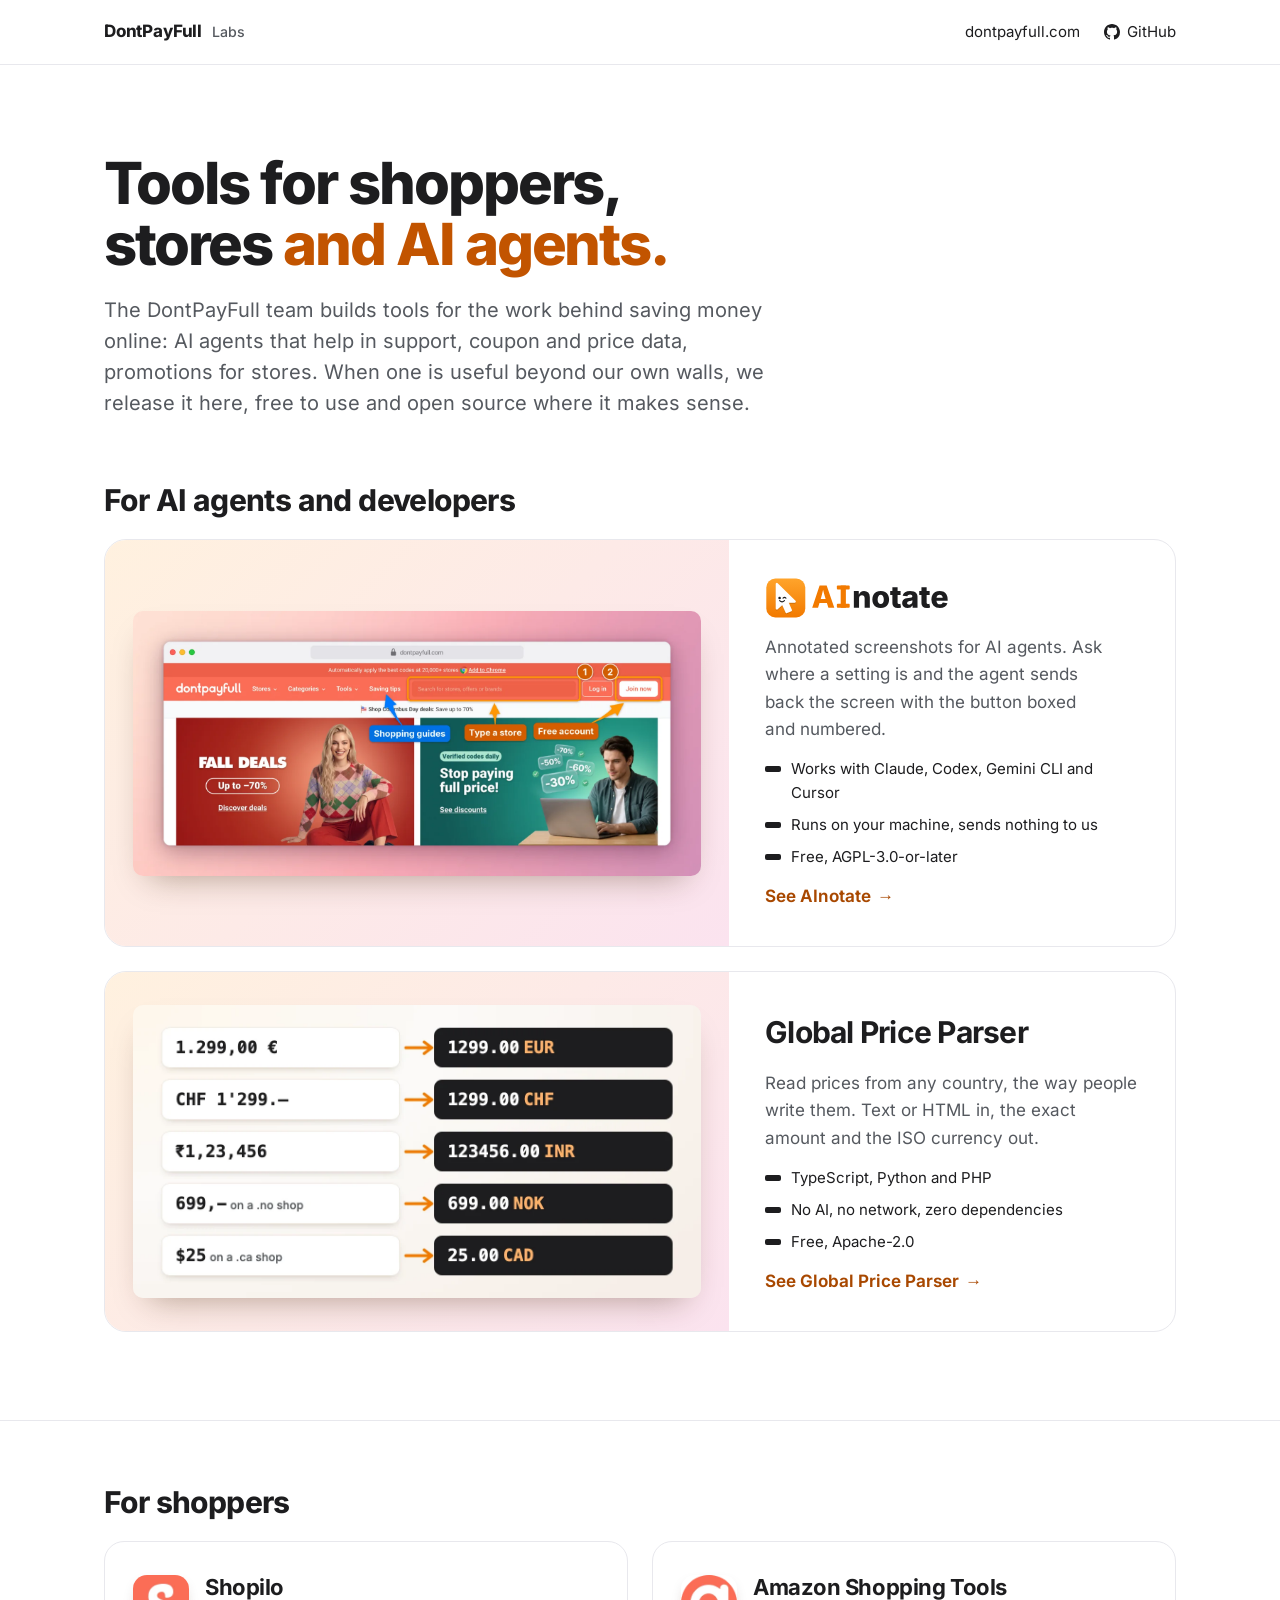
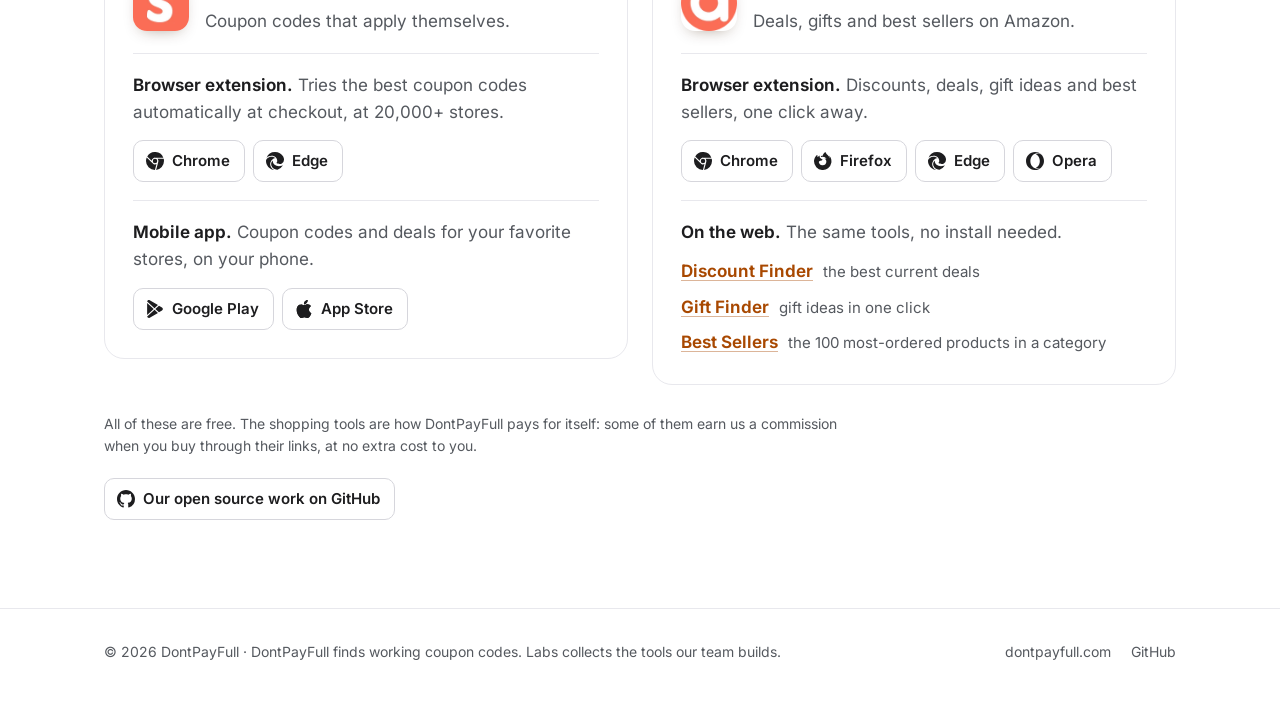
==== commit 5fb05387: "Add the Global Price Parser page and its card on the Labs hub Co-Authored-By: Claude Opus 5.5 <norep" ====
--- a/labs/index.html
+++ b/labs/index.html
@@ -4,7 +4,7 @@
 <meta charset="utf-8">
 <meta name="viewport" content="width=device-width, initial-scale=1">
 <title>DontPayFull Labs: open source tools from the DontPayFull team</title>
-<meta name="description" content="Free tools from the DontPayFull team for shoppers, stores, developers and AI agents. First up: AInotate, annotated screenshots for AI agents.">
+<meta name="description" content="Free tools from the DontPayFull team for shoppers, stores, developers and AI agents. AInotate, annotated screenshots for AI agents, and Global Price Parser, which reads prices from any country.">
 <link rel="canonical" href="https://www.dontpayfull.com/labs/">
 <link rel="icon" href="/labs/ainotate/img/ainotate-icon.svg" type="image/svg+xml">
 <meta property="og:type" content="website">
@@ -13,14 +13,18 @@
 <meta property="og:description" content="Free tools for shoppers, stores and AI agents, from the DontPayFull team.">
 <meta property="og:url" content="https://www.dontpayfull.com/labs/">
 <meta property="og:image" content="https://www.dontpayfull.com/labs/ainotate/img/og-hn.jpg">
+<meta property="og:image:width" content="1200">
+<meta property="og:image:height" content="630">
+<meta property="og:image:alt" content="Hacker News annotated by AInotate: arrows to Discussion and Post a link, and a numbered Sign in step">
 <meta name="twitter:card" content="summary_large_image">
+<meta name="twitter:image" content="https://www.dontpayfull.com/labs/ainotate/img/og-hn.jpg">
 <link rel="preload" href="/labs/assets/inter-var.woff2" as="font" type="font/woff2" crossorigin>
 <link rel="stylesheet" href="/labs/assets/labs.css">
 </head>
 <body>
 <header class="top"><div class="wrap">
   <a class="brand" href="/labs/">DontPayFull <small>Labs</small></a>
-  <nav><a href="https://www.dontpayfull.com">dontpayfull.com</a><a class="with-ico" href="https://github.com/dontpayfull"><svg class="ico" aria-hidden="true"><use href="/labs/assets/icons.svg#github"/></svg>GitHub</a></nav>
+  <nav aria-label="Main"><a href="https://www.dontpayfull.com">dontpayfull.com</a><a class="with-ico" href="https://github.com/dontpayfull"><svg class="ico" aria-hidden="true"><use href="/labs/assets/icons.svg#github"/></svg>GitHub</a></nav>
 </div></header>
 
 <main>
@@ -42,6 +46,19 @@
         <li>Free, AGPL-3.0-or-later</li>
       </ul>
       <a class="more" href="/labs/ainotate/">See AInotate</a>
+    </div>
+  </article>
+  <article class="feature">
+    <figure><img src="/labs/global-price-parser/img/examples.webp" width="1200" height="620" alt="Prices written the local way, each read as an amount and an ISO currency code" loading="lazy"></figure>
+    <div class="feature-text">
+      <h3 class="head"><a href="/labs/global-price-parser/">Global Price Parser</a></h3>
+      <p>Read prices from any country, the way people write them. Text or HTML in, the exact amount and the ISO currency out.</p>
+      <ul class="facts">
+        <li>TypeScript, Python and PHP</li>
+        <li>No AI, no network, zero dependencies</li>
+        <li>Free, Apache-2.0</li>
+      </ul>
+      <a class="more" href="/labs/global-price-parser/">See Global Price Parser</a>
     </div>
   </article>
 </div></section>
@@ -100,7 +117,7 @@
 
 <footer><div class="wrap">
   <span>© 2026 DontPayFull · DontPayFull finds working coupon codes. Labs collects the tools our team builds.</span>
-  <nav><a href="https://www.dontpayfull.com">dontpayfull.com</a><a href="https://github.com/dontpayfull">GitHub</a></nav>
+  <nav aria-label="Footer"><a href="https://www.dontpayfull.com">dontpayfull.com</a><a href="https://github.com/dontpayfull">GitHub</a></nav>
 </div></footer>
 </body>
 </html>
--- a/labs/assets/labs.css
+++ b/labs/assets/labs.css
@@ -247,3 +247,19 @@
 .disclosure { color: var(--muted); font-size: 14px; margin: 28px 0 0; max-width: 760px; }
 .next { margin-top: 20px !important; }
 @media (max-width: 860px) { .products { grid-template-columns: 1fr; } .product { padding: 22px; } }
+
+/* examples table: written as / reads as / why */
+table.examples th, table.examples td { width: auto; }
+table.examples thead th { font-size: 13px; font-weight: 650; text-transform: uppercase; letter-spacing: .04em; color: var(--muted); }
+table.examples td:first-child { padding-left: 0; }
+table.examples td:nth-child(2) { font-weight: 600; white-space: nowrap; }
+table.examples td:nth-child(3) { color: var(--muted); }
+@media (max-width: 720px) { table.examples td:nth-child(2) { white-space: normal; } }
+section#limits ul { padding-left: 20px; margin: 0; display: grid; gap: 8px; }
+table.examples thead th { padding-left: 12px; }
+table.examples thead th:first-child { padding-left: 0; }
+@media (min-width: 721px) { .faq p code, ol.steps p code { white-space: nowrap; } }
+.feature + .feature { margin-top: 24px; }
+.feature h3.head a { color: var(--ink); text-decoration: none; }
+@media (max-width: 720px) { table.examples { display: block; overflow-x: auto; } }
+table.install + ol.steps { margin-top: 44px; }
